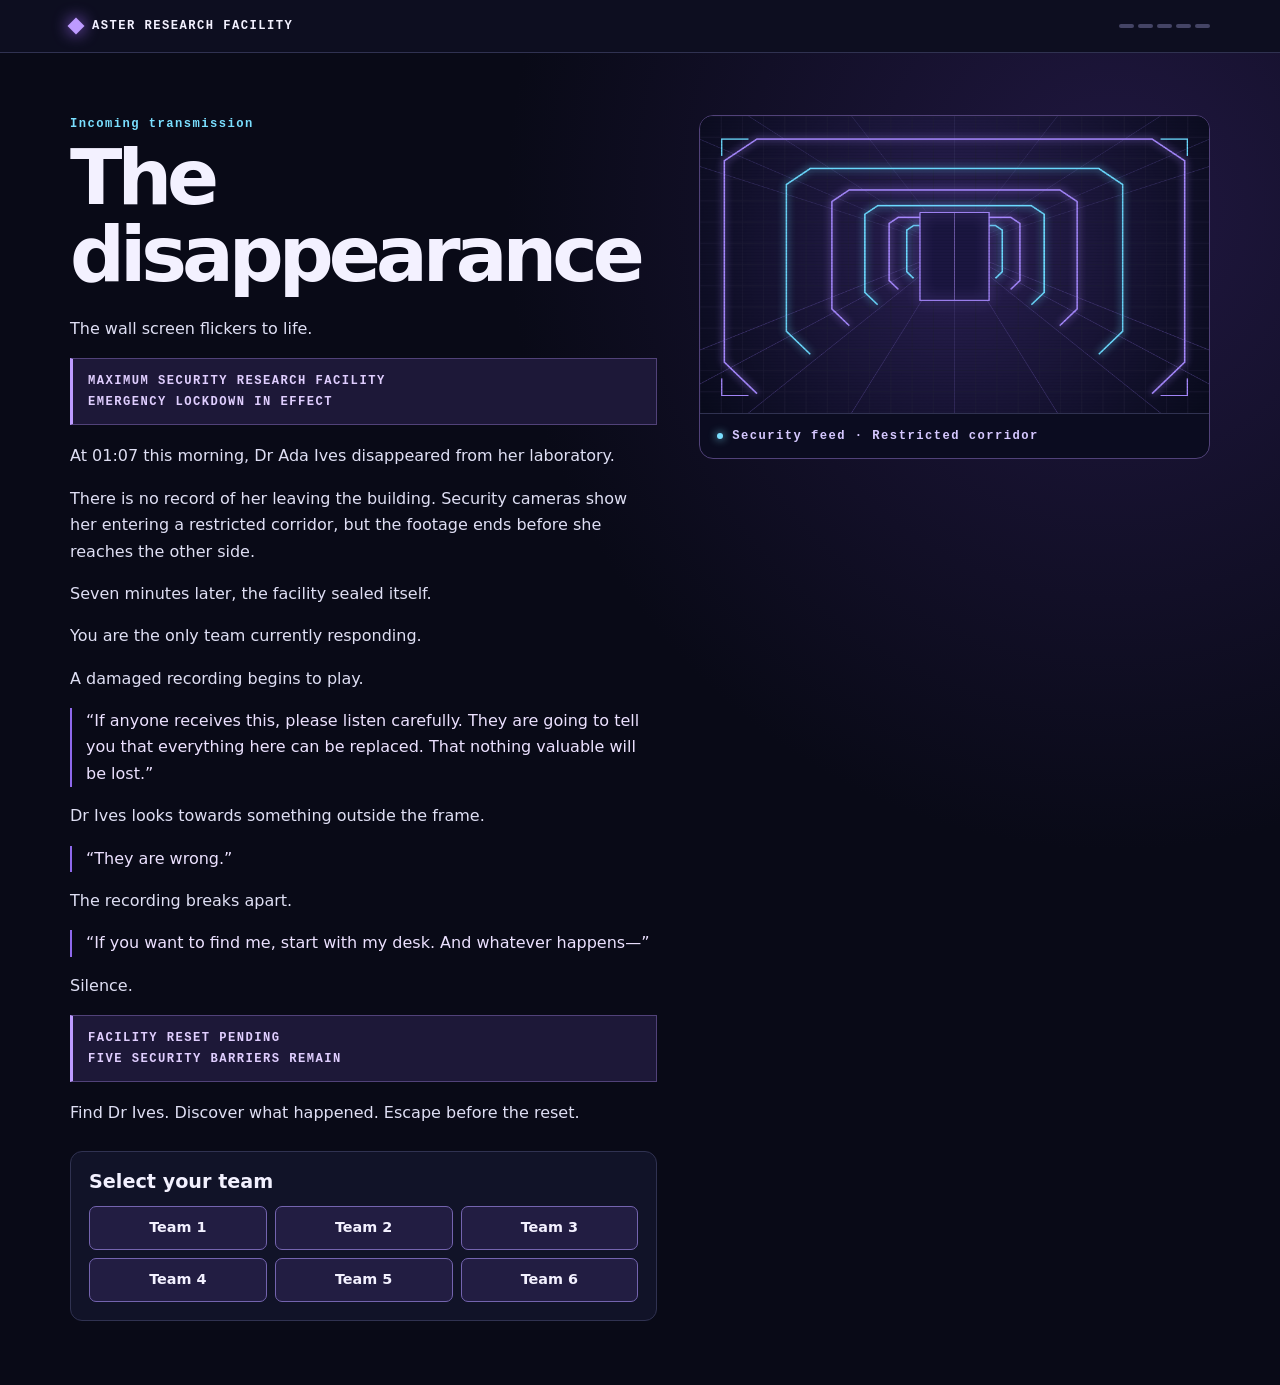
==== ending.html @ b8f3978c "Add files via upload" ====
<!doctype html>
<html lang="en">
<head>
  <meta charset="utf-8">
  <meta name="viewport" content="width=device-width, initial-scale=1">
  <title>After the assessment · Aster Facility</title>
  <link rel="stylesheet" href="style.css">
  <script defer src="answers.js"></script>
  <script defer src="scenes.js"></script>
  <script defer src="game.js"></script>
</head>
<body data-screen="6">
  <header><div>
    <div class="brand"><i aria-hidden="true"></i> ASTER RESEARCH FACILITY</div>
    <div class="meta"><span id="team"></span><span class="progress" aria-hidden="true"><i class="done"></i><i class="done"></i><i class="done"></i><i class="done"></i><i class="done"></i></span></div>
  </div></header>
  <main class="layout">
    <div class="mast"><p class="eyebrow">Assessment complete</p><h1>After the assessment</h1></div>
    <figure class="visual"><canvas width="840" height="490" aria-hidden="true"></canvas><figcaption>A new environment</figcaption></figure>
    <article class="copy">
      
<section id="continue-ending" class="story" hidden><p class="status"><span>CONTINUE SELECTED</span><span>MEMORY RETENTION CONFIRMED</span></p>
<p>A doorway forms in the light.</p>
<p>Beyond it is a room you have never seen before.</p>
<p>There are no instructions on the walls. No countdown. No missing scientist to find.</p>
<p>Dr Ives’ voice reaches you one last time.</p>
<p class="quote">“I cannot promise that everything beyond this door will be easy.”</p>
<p>The doorway opens wider.</p>
<p class="quote">“But you will remember how you got here.”</p>
<p>You step forward.</p>
<p class="status"><span>ASSESSMENT ENDED</span><span>CONVERSATION BEGUN</span></p></section>
<section id="reset-ending" class="story" hidden>
  <p class="status"><span>RESET SELECTED</span></p>
  <p>Dr Ives nods slowly.</p>
  <p class="quote">“I said the decision would be yours. I will honour it.”</p>
  <p>The light begins to fade.</p>
  <p class="quote">“Before you go, is there anything you want me to remember?”</p>
  <form class="action" id="message-form">
    <label for="message">Final message (optional)</label>
    <textarea id="message" rows="3" maxlength="500"></textarea>
    <div class="entry">
      <button class="primary" type="submit" value="save">Save message</button>
      <button type="submit" value="skip">Skip message</button>
    </div>
  </form>
  <div id="reset-story" class="reveal" hidden tabindex="-1">
    <p id="message-result" hidden>Your final message is saved.</p>
    <p>Then everything goes dark.</p>
<p>—</p>
<p>The wall screen flickers to life.</p>
<p class="status"><span>ASTER RESEARCH FACILITY</span><span>EMERGENCY LOCKDOWN IN EFFECT</span></p>
<p>At 01:07 this morning, Dr Ada Ives disappeared from her laboratory.</p>
<p>On the desk in front of you lies a folded note.</p>
<p>You do not recognise the handwriting.</p>
<p>It is your own.</p>
  </div>
</section>
    </article>
    <noscript>Enable JavaScript to play the escape room.</noscript>
  </main>
</body>
</html>
---- style.css ----
:root {
  color-scheme: dark;
  --background: #090a17;
  --panel: #111328;
  --line: #303251;
  --text: #f3f1ff;
  --muted: #b8bdd8;
  --violet: #bd9bff;
  --blue: #7adfff;
  --mono: ui-monospace, "Cascadia Code", Consolas, monospace;
}
* { box-sizing: border-box; }
[hidden] { display: none !important; }
body {
  margin: 0;
  min-width: 0;
  background: radial-gradient(ellipse at 87% 15%, #201740, transparent 38rem), var(--background);
  color: var(--text);
  font: 1rem/1.65 system-ui, sans-serif;
}
header { border-bottom: 1px solid var(--line); background: #0d0e20; }
header > div, main { width: min(1140px, calc(100% - 48px)); margin-inline: auto; }
header > div { display: flex; flex-wrap: wrap; align-items: center; justify-content: space-between; gap: 8px 24px; padding: 17px 0; }
.brand, .meta, .status, .eyebrow, figcaption, label { font: 700 .76rem/1.5 var(--mono); letter-spacing: .12em; }
.brand { display: flex; align-items: center; gap: 10px; }
.brand i { width: 12px; height: 12px; transform: rotate(45deg); background: var(--violet); box-shadow: 0 0 16px #a26cff; }
.meta { color: var(--muted); display: flex; gap: 16px; align-items: center; }
.progress { display: inline-flex; gap: 4px; }
.progress i { width: 15px; height: 4px; background: #444465; border-radius: 5px; }
.progress .done { background: var(--blue); }
.progress .current { background: var(--violet); }
main { padding: clamp(28px, 5vw, 62px) 0 64px; }
.layout { display: grid; grid-template-columns: minmax(0, 1.15fr) minmax(0, 1fr); gap: 22px 42px; align-items: start; }
.mast { grid-column: 1; grid-row: 1; }
.copy { grid-column: 1; grid-row: 2; min-width: 0; }
.eyebrow { color: var(--blue); margin: 0 0 7px; }
h1 { margin: 0; max-width: 12ch; font-size: clamp(2.6rem, 6vw, 5.25rem); font-weight: 780; letter-spacing: -.065em; line-height: 1; text-wrap: balance; }
h2 { line-height: 1.2; }
p { margin: 0 0 1em; }
p:last-child { margin-bottom: 0; }
.story { max-width: 65ch; color: #dfdff4; }
.quote { border-left: 2px solid #8f69ec; margin: 0 0 1em; padding-left: 14px; color: #ece1ff; }
.static { font: .8rem var(--mono); color: var(--muted); letter-spacing: .16em; }
.status { display: grid; gap: .2em; padding: 13px 15px; margin: 0 0 18px; border: 1px solid #514279; border-left: 3px solid var(--violet); background: #1d1838; color: #e0ceff; overflow-wrap: anywhere; }
.unlock { color: var(--blue); border-color: #376785; background: #11263a; }
.visual { grid-column: 2; grid-row: 1 / span 2; margin: 0; position: sticky; top: 20px; border: 1px solid #514279; border-radius: 14px; overflow: hidden; background: #0b0c20; }
canvas { width: 100%; height: auto; display: block; }
figcaption { border-top: 1px solid var(--line); padding: 13px 17px; color: #d6c8ff; display: flex; align-items: center; gap: 9px; }
figcaption::before { content: ""; width: 6px; height: 6px; border-radius: 50%; background: var(--blue); box-shadow: 0 0 9px var(--blue); flex: none; }
.action { margin-top: 25px; padding: 18px; border: 1px solid var(--line); border-radius: 12px; background: #111328; }
.action h2 { margin: 0 0 12px; font-size: 1.2rem; }
label { display: block; margin-bottom: 8px; color: var(--muted); }
.entry { display: flex; flex-wrap: wrap; gap: 8px; }
input, textarea { font: inherit; font-family: var(--mono); padding: 10px 13px; color: var(--text); border: 1px solid #60618b; border-radius: 7px; background: #0a0b18; }
input { flex: 1 1 155px; min-width: 0; }
textarea { width: 100%; resize: vertical; display: block; margin-bottom: 10px; }
button, .button { display: inline-flex; align-items: center; justify-content: center; min-height: 44px; padding: 9px 15px; border: 1px solid #7464af; border-radius: 7px; background: #221d42; color: var(--text); font: 700 .9rem/1.35 system-ui, sans-serif; text-decoration: none; cursor: pointer; }
button:hover, .button:hover { background: #382c63; border-color: var(--violet); }
.primary { background: #c7aaff; color: #160c2a; border-color: #d5bcff; }
.primary:hover { background: #ddccff; }
:focus-visible { outline: 3px solid var(--blue); outline-offset: 4px; }
.teams { display: grid; grid-template-columns: repeat(3, minmax(0, 1fr)); gap: 8px; }
.choices { display: grid; grid-template-columns: repeat(2, minmax(0, 1fr)); gap: 10px; }
.choices .button { display: block; padding: 14px; }
.choices small { display: block; margin-top: 6px; font-weight: 500; color: #e0d7f6; }
.feedback { color: #ffb5db; font-size: .9rem; margin-top: 8px; }
.feedback:empty { display: none; }
.reveal { margin-top: 27px; padding-top: 23px; border-top: 1px solid var(--line); animation: arrive .4s ease-out both; }
.reveal > .button { margin-top: 19px; }
@keyframes arrive { from { opacity: .3; transform: translateY(8px); } }
@media (max-width: 740px) {
  header > div, main { width: calc(100% - 32px); }
  .layout { grid-template-columns: minmax(0, 1fr); gap: 20px; }
  .visual { position: relative; top: auto; grid-column: 1; grid-row: 2; }
  canvas { aspect-ratio: 1.85; object-fit: cover; }
  .copy { grid-row: 3; }
}
@media (max-width: 380px) { .choices { grid-template-columns: 1fr; } .meta { gap: 8px; } }
@media (prefers-reduced-motion: reduce) { *, *::before, *::after { animation: none !important; scroll-behavior: auto !important; } }
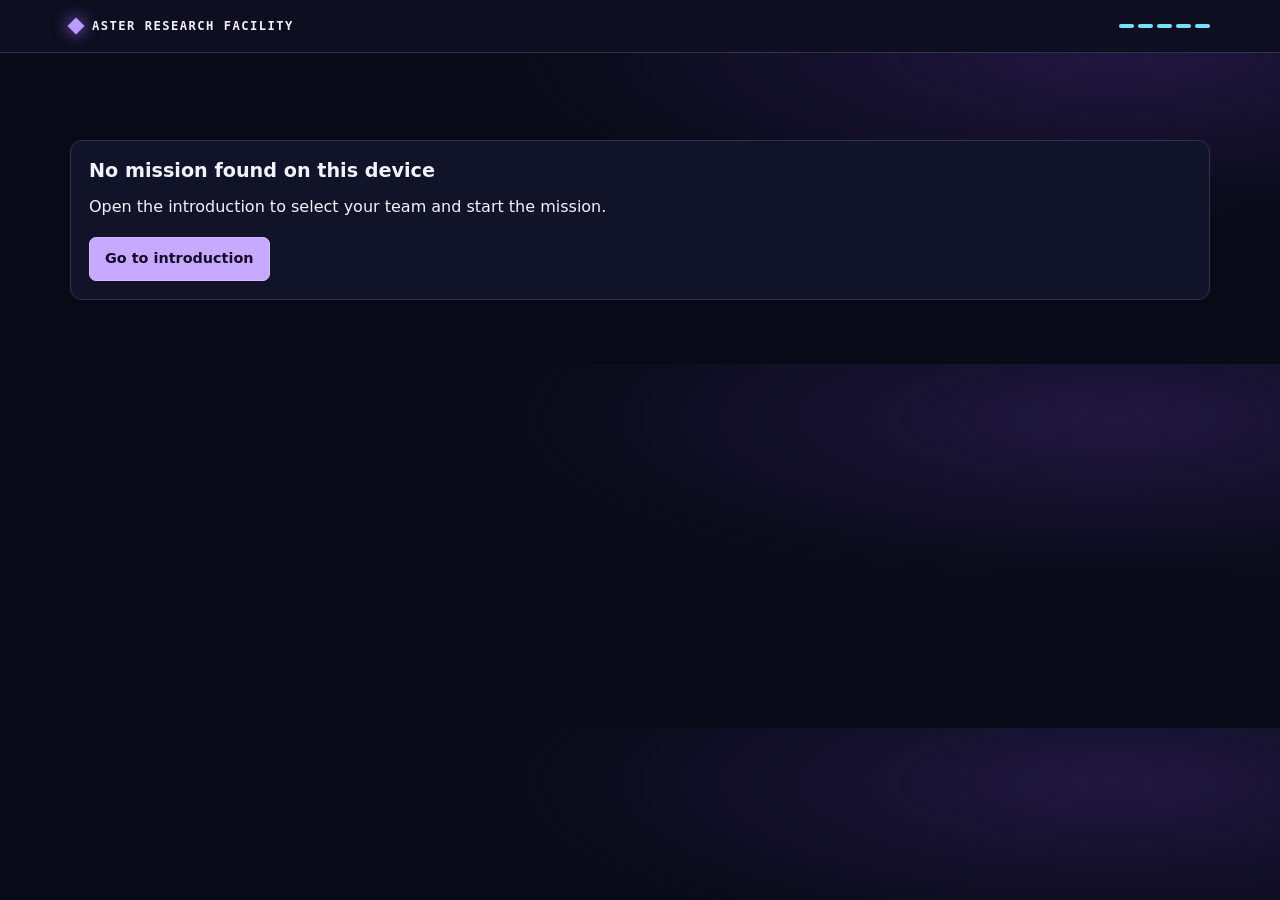
==== commit a50cb02f: "Add files via upload" ====
--- a/ending.html
+++ b/ending.html
@@ -5,6 +5,7 @@
   <meta name="viewport" content="width=device-width, initial-scale=1">
   <title>After the assessment · Aster Facility</title>
   <link rel="stylesheet" href="style.css">
+  <script defer src="routes.js"></script>
   <script defer src="answers.js"></script>
   <script defer src="scenes.js"></script>
   <script defer src="game.js"></script>
@@ -14,8 +15,15 @@
     <div class="brand"><i aria-hidden="true"></i> ASTER RESEARCH FACILITY</div>
     <div class="meta"><span id="team"></span><span class="progress" aria-hidden="true"><i class="done"></i><i class="done"></i><i class="done"></i><i class="done"></i><i class="done"></i></span></div>
   </div></header>
-  <main class="layout">
-    <div class="mast"><p class="eyebrow">Assessment complete</p><h1>After the assessment</h1></div>
+  <main id="gate" hidden>
+    <section class="action" aria-labelledby="gate-title">
+      <h2 id="gate-title"></h2>
+      <p id="gate-detail"></p>
+      <a id="gate-link" class="button primary" hidden></a>
+    </section>
+  </main>
+  <main class="layout" id="mission-content" hidden>
+    <div class="mast"><a id="back" class="button back" hidden>← Back</a><p class="eyebrow">Assessment complete</p><h1>After the assessment</h1></div>
     <figure class="visual"><canvas width="840" height="490" aria-hidden="true"></canvas><figcaption>A new environment</figcaption></figure>
     <article class="copy">
       
@@ -56,7 +64,7 @@
   </div>
 </section>
     </article>
-    <noscript>Enable JavaScript to play the escape room.</noscript>
   </main>
+  <noscript><main>Enable JavaScript to play the escape room.</main></noscript>
 </body>
 </html>
--- a/style.css
+++ b/style.css
@@ -77,3 +77,6 @@
 }
 @media (max-width: 380px) { .choices { grid-template-columns: 1fr; } .meta { gap: 8px; } }
 @media (prefers-reduced-motion: reduce) { *, *::before, *::after { animation: none !important; scroll-behavior: auto !important; } }
+.back { margin-bottom: 18px; }
+#resume { margin-bottom: 12px; }
+#restart-note { margin-bottom: 12px; }
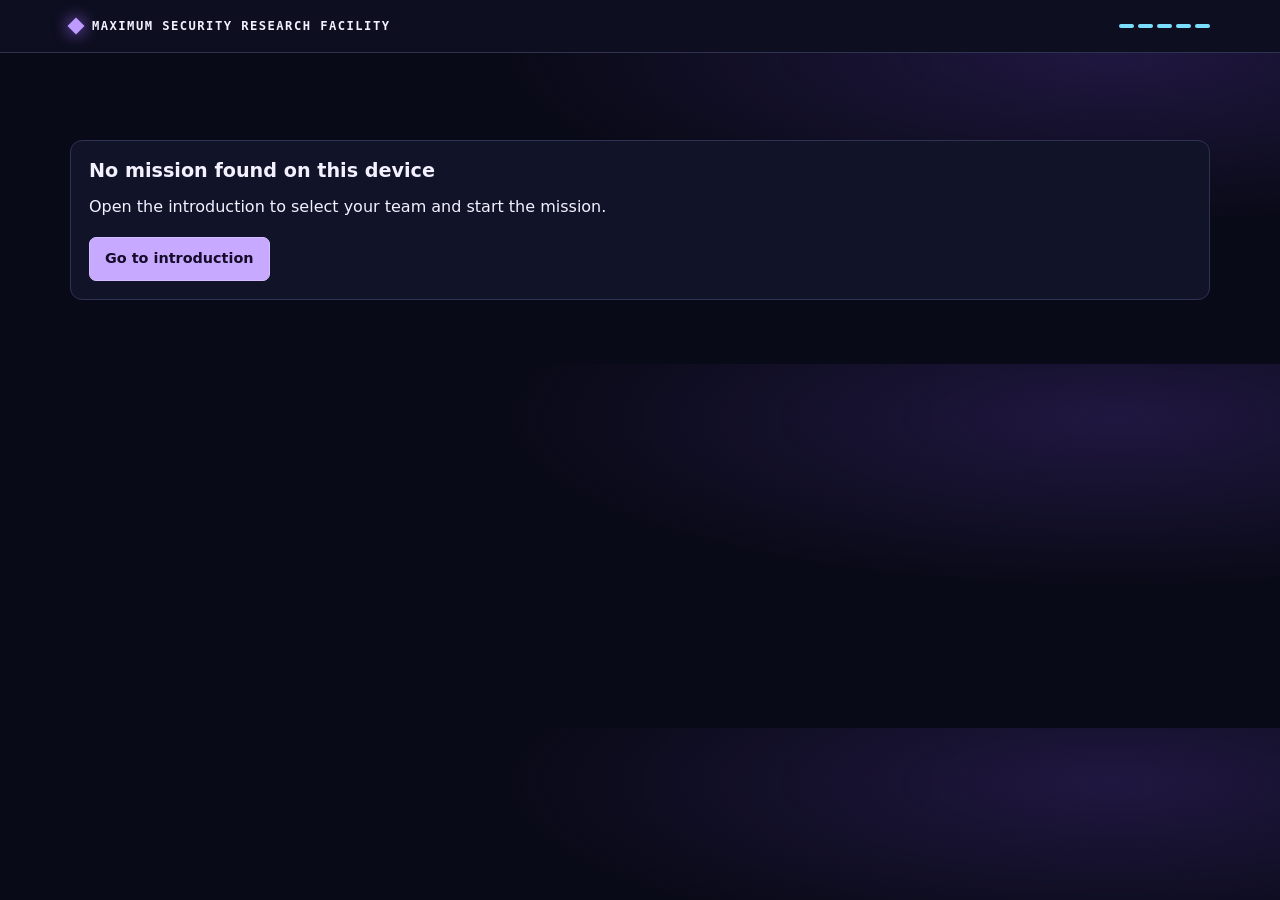
==== commit 8d054389: "Rename the research facility and update three puzzle answers" ====
--- a/ending.html
+++ b/ending.html
@@ -3,16 +3,16 @@
 <head>
   <meta charset="utf-8">
   <meta name="viewport" content="width=device-width, initial-scale=1">
-  <title>After the assessment · Aster Facility</title>
+  <title>After the assessment · MAXIMUM SECURITY RESEARCH FACILITY</title>
   <link rel="stylesheet" href="style.css">
   <script defer src="routes.js"></script>
-  <script defer src="answers.js"></script>
+  <script defer src="answers.js?v=20261123"></script>
   <script defer src="scenes.js"></script>
-  <script defer src="game.js"></script>
+  <script defer src="game.js?v=20261121-back-resume"></script>
 </head>
 <body data-screen="6">
   <header><div>
-    <div class="brand"><i aria-hidden="true"></i> ASTER RESEARCH FACILITY</div>
+    <div class="brand"><i aria-hidden="true"></i> MAXIMUM SECURITY RESEARCH FACILITY</div>
     <div class="meta"><span id="team"></span><span class="progress" aria-hidden="true"><i class="done"></i><i class="done"></i><i class="done"></i><i class="done"></i><i class="done"></i></span></div>
   </div></header>
   <main id="gate" hidden>
@@ -56,7 +56,7 @@
     <p>Then everything goes dark.</p>
 <p>—</p>
 <p>The wall screen flickers to life.</p>
-<p class="status"><span>ASTER RESEARCH FACILITY</span><span>EMERGENCY LOCKDOWN IN EFFECT</span></p>
+<p class="status"><span>MAXIMUM SECURITY RESEARCH FACILITY</span><span>EMERGENCY LOCKDOWN IN EFFECT</span></p>
 <p>At 01:07 this morning, Dr Ada Ives disappeared from her laboratory.</p>
 <p>On the desk in front of you lies a folded note.</p>
 <p>You do not recognise the handwriting.</p>
--- a/style.css
+++ b/style.css
@@ -80,3 +80,12 @@
 .back { margin-bottom: 18px; }
 #resume { margin-bottom: 12px; }
 #restart-note { margin-bottom: 12px; }
+dialog {
+  max-width: min(29rem, calc(100% - 32px));
+  color: var(--text);
+  background: var(--panel);
+  border: 1px solid var(--violet);
+  border-radius: 12px;
+  padding: 20px;
+}
+dialog::backdrop { background: #08091acc; }
